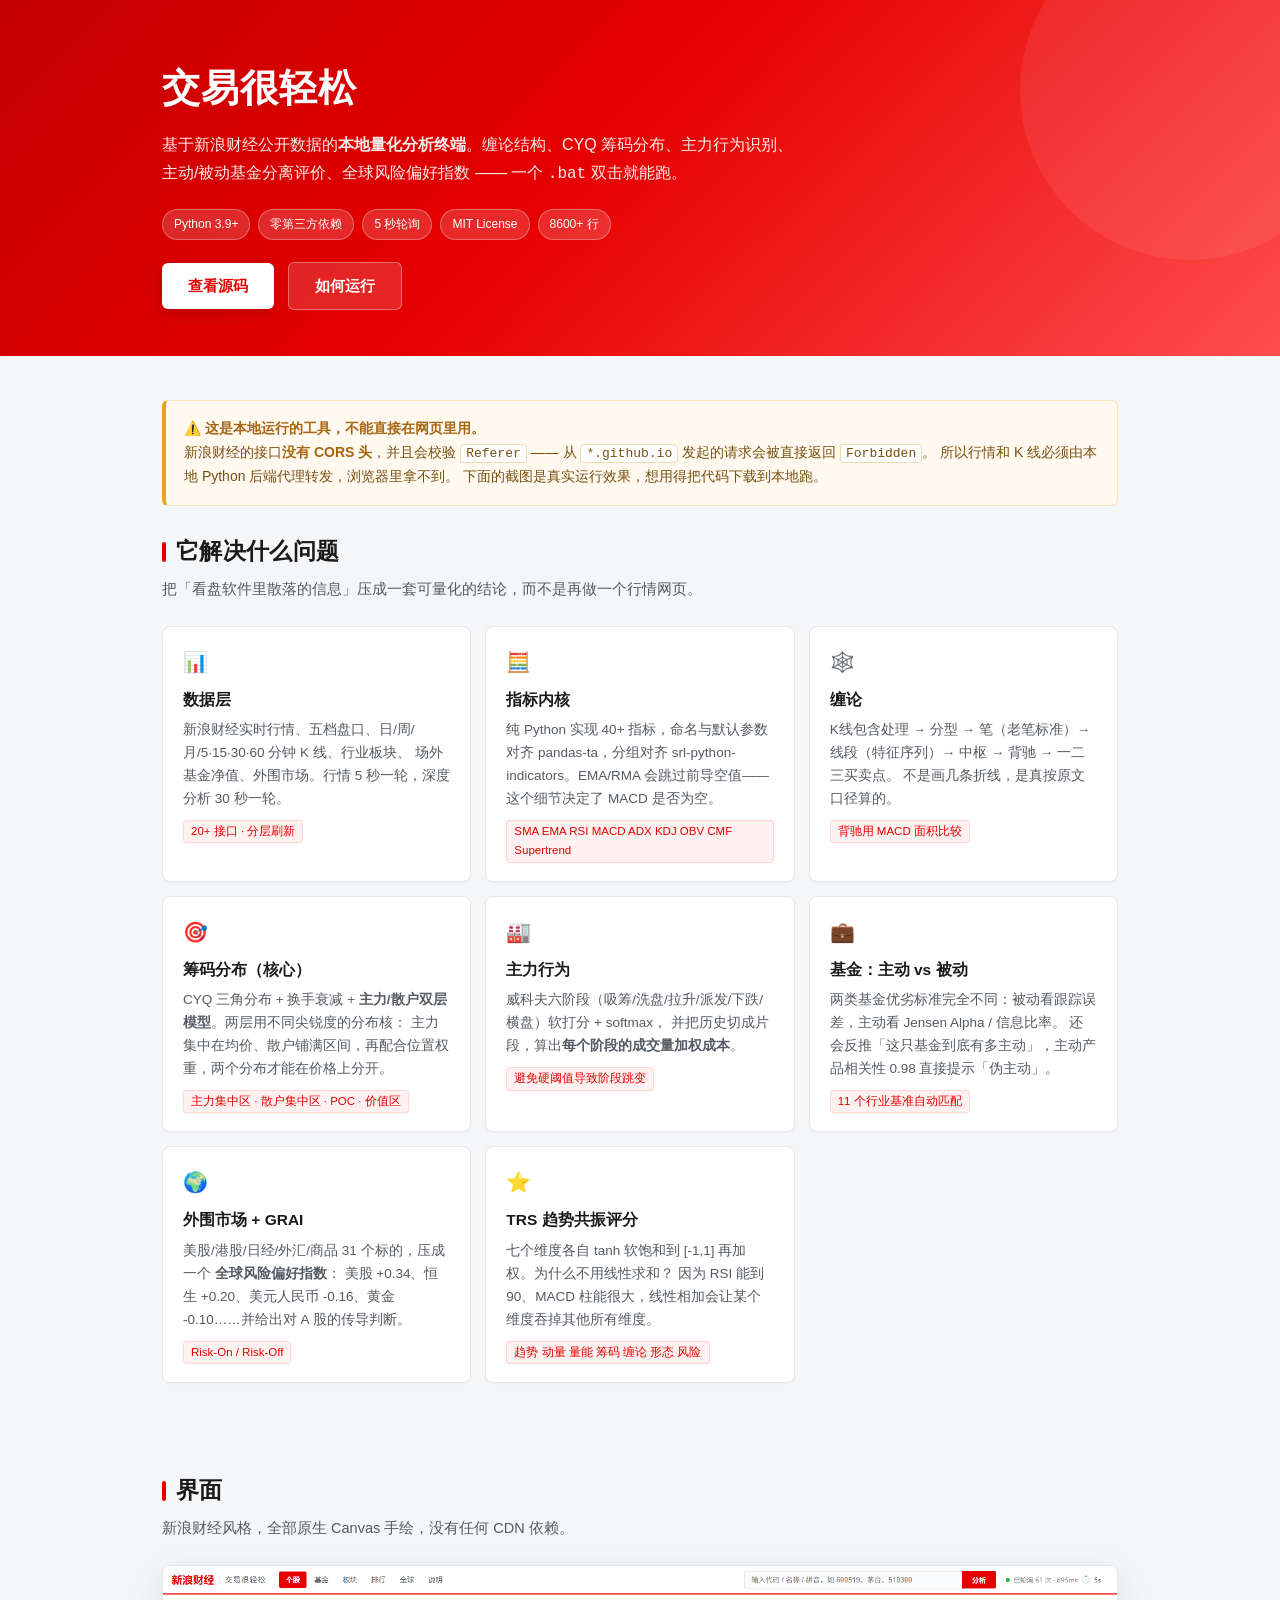
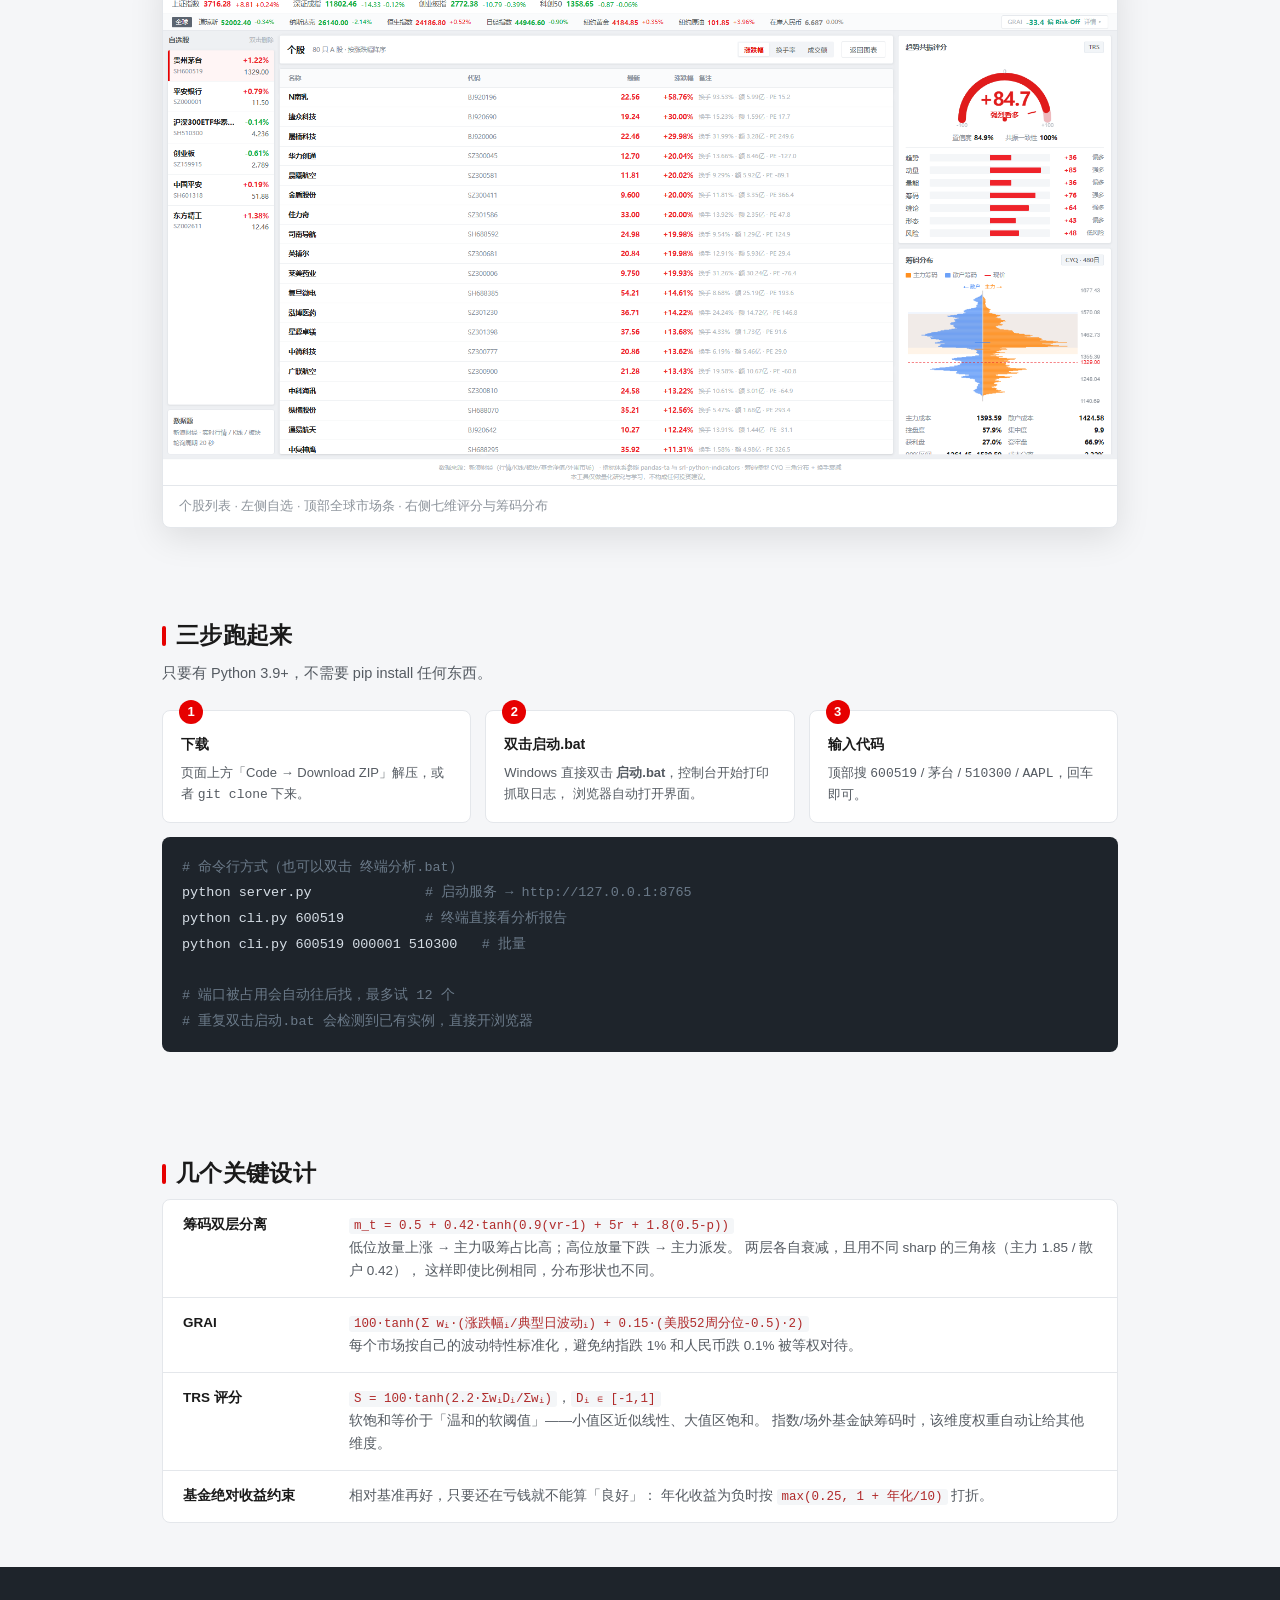
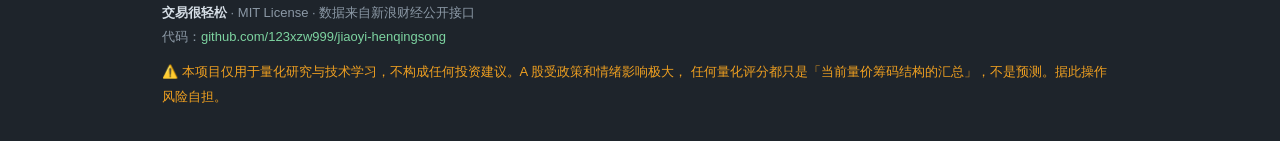
==== docs/index.html @ bde23021 "feat(识股): 转折点判断 + Android APK 打包" ====
<!DOCTYPE html>
<html lang="zh-CN">
<head>
<meta charset="UTF-8">
<meta name="viewport" content="width=device-width, initial-scale=1.0">
<title>交易很轻松 · 新浪财经量化分析终端</title>
<meta name="description" content="基于新浪财经数据的本地量化分析终端：缠论、筹码分布、主力行为识别、主动/被动基金评价、全球风险偏好指数。">
<style>
:root{
  --red:#e60000; --up:#ef232a; --down:#14b143;
  --bg:#f5f6f8; --card:#fff; --line:#e4e7eb;
  --t1:#1a1a1a; --t2:#555b62; --t3:#8d949c;
}
*{box-sizing:border-box;margin:0;padding:0}
body{
  background:var(--bg);color:var(--t1);
  font:15px/1.7 -apple-system,BlinkMacSystemFont,"PingFang SC","Microsoft YaHei",Arial,sans-serif;
  -webkit-font-smoothing:antialiased;
}
a{color:#0b6cbf;text-decoration:none}
a:hover{text-decoration:underline}
.wrap{max-width:1000px;margin:0 auto;padding:0 22px}

/* hero */
.hero{
  background:linear-gradient(135deg,#c40000 0%,#e60000 45%,#ff4d4d 100%);
  color:#fff;padding:56px 0 46px;position:relative;overflow:hidden;
}
.hero:after{
  content:"";position:absolute;right:-80px;top:-80px;width:340px;height:340px;
  border-radius:50%;background:rgba(255,255,255,.07);
}
.hero h1{font-size:38px;font-weight:800;letter-spacing:1px;margin-bottom:10px}
.hero .sub{font-size:16px;opacity:.92;max-width:640px;line-height:1.8}
.badges{display:flex;gap:8px;flex-wrap:wrap;margin-top:20px}
.badge{
  font-size:12px;padding:4px 11px;border-radius:20px;
  background:rgba(255,255,255,.16);border:1px solid rgba(255,255,255,.3);
  backdrop-filter:blur(4px);
}

/* 区块 */
section{padding:44px 0}
h2{font-size:23px;font-weight:800;margin-bottom:6px;letter-spacing:.3px}
h2 .bar{display:inline-block;width:4px;height:20px;background:var(--red);
  border-radius:2px;margin-right:10px;vertical-align:-3px}
.lead{color:var(--t2);margin-bottom:24px;font-size:14.5px}

/* 提示框 */
.notice{
  background:#fff9f0;border:1px solid #ffe0b8;border-left:4px solid #f0a020;
  border-radius:6px;padding:16px 18px;margin-bottom:26px;font-size:14px;color:#7a4f10;
}
.notice b{color:#a86410}
.notice code{background:#fff;padding:1px 5px;border-radius:3px;border:1px solid #f0d9b5;
  font-size:13px;font-family:ui-monospace,Consolas,monospace}

/* 功能网格 */
.grid{display:grid;grid-template-columns:repeat(auto-fill,minmax(290px,1fr));gap:14px}
.card{
  background:var(--card);border:1px solid var(--line);border-radius:8px;padding:18px 20px;
  transition:.18s;box-shadow:0 1px 2px rgba(0,0,0,.03);
}
.card:hover{box-shadow:0 6px 20px rgba(0,0,0,.08);transform:translateY(-2px)}
.card .ic{font-size:20px;margin-bottom:8px;display:block}
.card h3{font-size:15.5px;font-weight:700;margin-bottom:6px}
.card p{font-size:13.5px;color:var(--t2);line-height:1.7}
.card .tagline{
  display:inline-block;margin-top:9px;font-size:11.5px;color:var(--red);
  background:#fff1f0;border:1px solid #ffd6d3;border-radius:3px;padding:1px 7px;
}

/* 截图 */
.shot{
  border:1px solid var(--line);border-radius:8px;overflow:hidden;
  box-shadow:0 10px 34px rgba(0,0,0,.1);background:#fff;
}
.shot img{display:block;width:100%}
.shot .cap{padding:10px 16px;font-size:12.5px;color:var(--t3);border-top:1px solid var(--line)}

/* 代码块 */
pre{
  background:#1e242b;color:#d6dee6;border-radius:8px;padding:18px 20px;
  font:13.5px/1.9 ui-monospace,Consolas,"Courier New",monospace;
  overflow-x:auto;margin:14px 0;
}
pre .c{color:#6b7a89}
pre .g{color:#7dd3a0}
pre .y{color:#f0c674}

/* 步骤 */
.steps{display:grid;grid-template-columns:repeat(auto-fill,minmax(240px,1fr));gap:14px;margin-top:8px}
.step{background:#fff;border:1px solid var(--line);border-radius:8px;padding:16px 18px;position:relative}
.step .n{
  position:absolute;top:-11px;left:16px;width:24px;height:24px;border-radius:50%;
  background:var(--red);color:#fff;font-size:13px;font-weight:700;
  display:flex;align-items:center;justify-content:center;
}
.step h4{font-size:14px;font-weight:700;margin:6px 0 5px}
.step p{font-size:13px;color:var(--t2);line-height:1.65}

/* 算法表 */
.algo{background:#fff;border:1px solid var(--line);border-radius:8px;overflow:hidden}
.algo-row{display:grid;grid-template-columns:150px 1fr;gap:16px;padding:14px 20px;
  border-bottom:1px solid var(--line);font-size:13.5px}
.algo-row:last-child{border-bottom:none}
.algo-row .k{font-weight:700;color:var(--t1)}
.algo-row .v{color:var(--t2);line-height:1.7}
.algo-row code{background:#f4f6f8;padding:1px 5px;border-radius:3px;
  font:12.5px ui-monospace,Consolas,monospace;color:#b02a2a}

/* 页脚 */
footer{
  background:#1e242b;color:#8b98a5;padding:34px 0;font-size:13px;line-height:1.9;
}
footer b{color:#d6dee6}
footer .warn{color:#f0a020;margin-top:10px}
.btn{
  display:inline-block;background:#fff;color:var(--red);font-weight:700;
  padding:11px 26px;border-radius:6px;font-size:14.5px;margin-top:22px;
  box-shadow:0 4px 16px rgba(0,0,0,.16);transition:.18s;
}
.btn:hover{transform:translateY(-1px);box-shadow:0 6px 22px rgba(0,0,0,.22);text-decoration:none}
.btn.ghost{background:rgba(255,255,255,.14);color:#fff;border:1px solid rgba(255,255,255,.35);
  box-shadow:none;margin-left:10px}
</style>
</head>
<body>

<div class="hero">
  <div class="wrap">
    <h1>交易很轻松</h1>
    <p class="sub">
      基于新浪财经公开数据的<b>本地量化分析终端</b>。缠论结构、CYQ 筹码分布、主力行为识别、
      主动/被动基金分离评价、全球风险偏好指数 —— 一个 <code>.bat</code> 双击就能跑。
    </p>
    <div class="badges">
      <span class="badge">Python 3.9+</span>
      <span class="badge">零第三方依赖</span>
      <span class="badge">5 秒轮询</span>
      <span class="badge">MIT License</span>
      <span class="badge">8600+ 行</span>
    </div>
    <a class="btn" href="https://github.com/123xzw999/jiaoyi-henqingsong">查看源码</a>
    <a class="btn ghost" href="#start">如何运行</a>
  </div>
</div>

<div class="wrap">

  <section>
    <div class="notice">
      <b>⚠️ 这是本地运行的工具，不能直接在网页里用。</b><br>
      新浪财经的接口<b>没有 CORS 头</b>，并且会校验 <code>Referer</code> ——
      从 <code>*.github.io</code> 发起的请求会被直接返回 <code>Forbidden</code>。
      所以行情和 K 线必须由本地 Python 后端代理转发，浏览器里拿不到。
      下面的截图是真实运行效果，想用得把代码下载到本地跑。
    </div>

    <h2><span class="bar"></span>它解决什么问题</h2>
    <p class="lead">把「看盘软件里散落的信息」压成一套可量化的结论，而不是再做一个行情网页。</p>

    <div class="grid">
      <div class="card">
        <span class="ic">📊</span>
        <h3>数据层</h3>
        <p>新浪财经实时行情、五档盘口、日/周/月/5·15·30·60 分钟 K 线、行业板块、
           场外基金净值、外围市场。行情 5 秒一轮，深度分析 30 秒一轮。</p>
        <span class="tagline">20+ 接口 · 分层刷新</span>
      </div>
      <div class="card">
        <span class="ic">🧮</span>
        <h3>指标内核</h3>
        <p>纯 Python 实现 40+ 指标，命名与默认参数对齐 pandas-ta，分组对齐
           srl-python-indicators。EMA/RMA 会跳过前导空值——这个细节决定了 MACD 是否为空。</p>
        <span class="tagline">SMA EMA RSI MACD ADX KDJ OBV CMF Supertrend</span>
      </div>
      <div class="card">
        <span class="ic">🕸️</span>
        <h3>缠论</h3>
        <p>K线包含处理 → 分型 → 笔（老笔标准）→ 线段（特征序列）→ 中枢 → 背驰 → 一二三买卖点。
           不是画几条折线，是真按原文口径算的。</p>
        <span class="tagline">背驰用 MACD 面积比较</span>
      </div>
      <div class="card">
        <span class="ic">🎯</span>
        <h3>筹码分布（核心）</h3>
        <p>CYQ 三角分布 + 换手衰减 + <b>主力/散户双层模型</b>。两层用不同尖锐度的分布核：
           主力集中在均价、散户铺满区间，再配合位置权重，两个分布才能在价格上分开。</p>
        <span class="tagline">主力集中区 · 散户集中区 · POC · 价值区</span>
      </div>
      <div class="card">
        <span class="ic">🏭</span>
        <h3>主力行为</h3>
        <p>威科夫六阶段（吸筹/洗盘/拉升/派发/下跌/横盘）软打分 + softmax，
           并把历史切成片段，算出<b>每个阶段的成交量加权成本</b>。</p>
        <span class="tagline">避免硬阈值导致阶段跳变</span>
      </div>
      <div class="card">
        <span class="ic">💼</span>
        <h3>基金：主动 vs 被动</h3>
        <p>两类基金优劣标准完全不同：被动看跟踪误差，主动看 Jensen Alpha / 信息比率。
           还会反推「这只基金到底有多主动」，主动产品相关性 0.98 直接提示「伪主动」。</p>
        <span class="tagline">11 个行业基准自动匹配</span>
      </div>
      <div class="card">
        <span class="ic">🌍</span>
        <h3>外围市场 + GRAI</h3>
        <p>美股/港股/日经/外汇/商品 31 个标的，压成一个 <b>全球风险偏好指数</b>：
           美股 +0.34、恒生 +0.20、美元人民币 -0.16、黄金 -0.10……并给出对 A 股的传导判断。</p>
        <span class="tagline">Risk-On / Risk-Off</span>
      </div>
      <div class="card">
        <span class="ic">⭐</span>
        <h3>TRS 趋势共振评分</h3>
        <p>七个维度各自 tanh 软饱和到 [-1,1] 再加权。为什么不用线性求和？
           因为 RSI 能到 90、MACD 柱能很大，线性相加会让某个维度吞掉其他所有维度。</p>
        <span class="tagline">趋势 动量 量能 筹码 缠论 形态 风险</span>
      </div>
    </div>
  </section>

  <section>
    <h2><span class="bar"></span>界面</h2>
    <p class="lead">新浪财经风格，全部原生 Canvas 手绘，没有任何 CDN 依赖。</p>
    <div class="shot">
      <img src="shot.png" alt="交易很轻松 界面截图">
      <div class="cap">个股列表 · 左侧自选 · 顶部全球市场条 · 右侧七维评分与筹码分布</div>
    </div>
  </section>

  <section id="start">
    <h2><span class="bar"></span>三步跑起来</h2>
    <p class="lead">只要有 Python 3.9+，不需要 pip install 任何东西。</p>

    <div class="steps">
      <div class="step">
        <div class="n">1</div>
        <h4>下载</h4>
        <p>页面上方「Code → Download ZIP」解压，或者
           <code>git clone</code> 下来。</p>
      </div>
      <div class="step">
        <div class="n">2</div>
        <h4>双击启动.bat</h4>
        <p>Windows 直接双击 <b>启动.bat</b>，控制台开始打印抓取日志，
           浏览器自动打开界面。</p>
      </div>
      <div class="step">
        <div class="n">3</div>
        <h4>输入代码</h4>
        <p>顶部搜 <code>600519</code> / <code>茅台</code> / <code>510300</code> /
           <code>AAPL</code>，回车即可。</p>
      </div>
    </div>

    <pre><span class="c"># 命令行方式（也可以双击 终端分析.bat）</span>
python server.py              <span class="c"># 启动服务 → http://127.0.0.1:8765</span>
python cli.py 600519          <span class="c"># 终端直接看分析报告</span>
python cli.py 600519 000001 510300   <span class="c"># 批量</span>

<span class="c"># 端口被占用会自动往后找，最多试 12 个</span>
<span class="c"># 重复双击启动.bat 会检测到已有实例，直接开浏览器</span></pre>
  </section>

  <section>
    <h2><span class="bar"></span>几个关键设计</h2>
    <div class="algo">
      <div class="algo-row">
        <div class="k">筹码双层分离</div>
        <div class="v">
          <code>m_t = 0.5 + 0.42·tanh(0.9(vr-1) + 5r + 1.8(0.5-p))</code><br>
          低位放量上涨 → 主力吸筹占比高；高位放量下跌 → 主力派发。
          两层各自衰减，且用不同 sharp 的三角核（主力 1.85 / 散户 0.42），
          这样即使比例相同，分布形状也不同。
        </div>
      </div>
      <div class="algo-row">
        <div class="k">GRAI</div>
        <div class="v">
          <code>100·tanh(Σ wᵢ·(涨跌幅ᵢ/典型日波动ᵢ) + 0.15·(美股52周分位-0.5)·2)</code><br>
          每个市场按自己的波动特性标准化，避免纳指跌 1% 和人民币跌 0.1% 被等权对待。
        </div>
      </div>
      <div class="algo-row">
        <div class="k">TRS 评分</div>
        <div class="v">
          <code>S = 100·tanh(2.2·ΣwᵢDᵢ/Σwᵢ)</code>，<code>Dᵢ ∈ [-1,1]</code><br>
          软饱和等价于「温和的软阈值」——小值区近似线性、大值区饱和。
          指数/场外基金缺筹码时，该维度权重自动让给其他维度。
        </div>
      </div>
      <div class="algo-row">
        <div class="k">基金绝对收益约束</div>
        <div class="v">
          相对基准再好，只要还在亏钱就不能算「良好」：
          年化收益为负时按 <code>max(0.25, 1 + 年化/10)</code> 打折。
        </div>
      </div>
    </div>
  </section>

</div>

<footer>
  <div class="wrap">
    <b>交易很轻松</b> · MIT License · 数据来自新浪财经公开接口<br>
    代码：<a href="https://github.com/123xzw999/jiaoyi-henqingsong" style="color:#7dd3a0">github.com/123xzw999/jiaoyi-henqingsong</a>
    <div class="warn">
      ⚠️ 本项目仅用于量化研究与技术学习，不构成任何投资建议。A 股受政策和情绪影响极大，
      任何量化评分都只是「当前量价筹码结构的汇总」，不是预测。据此操作风险自担。
    </div>
  </div>
</footer>

</body>
</html>
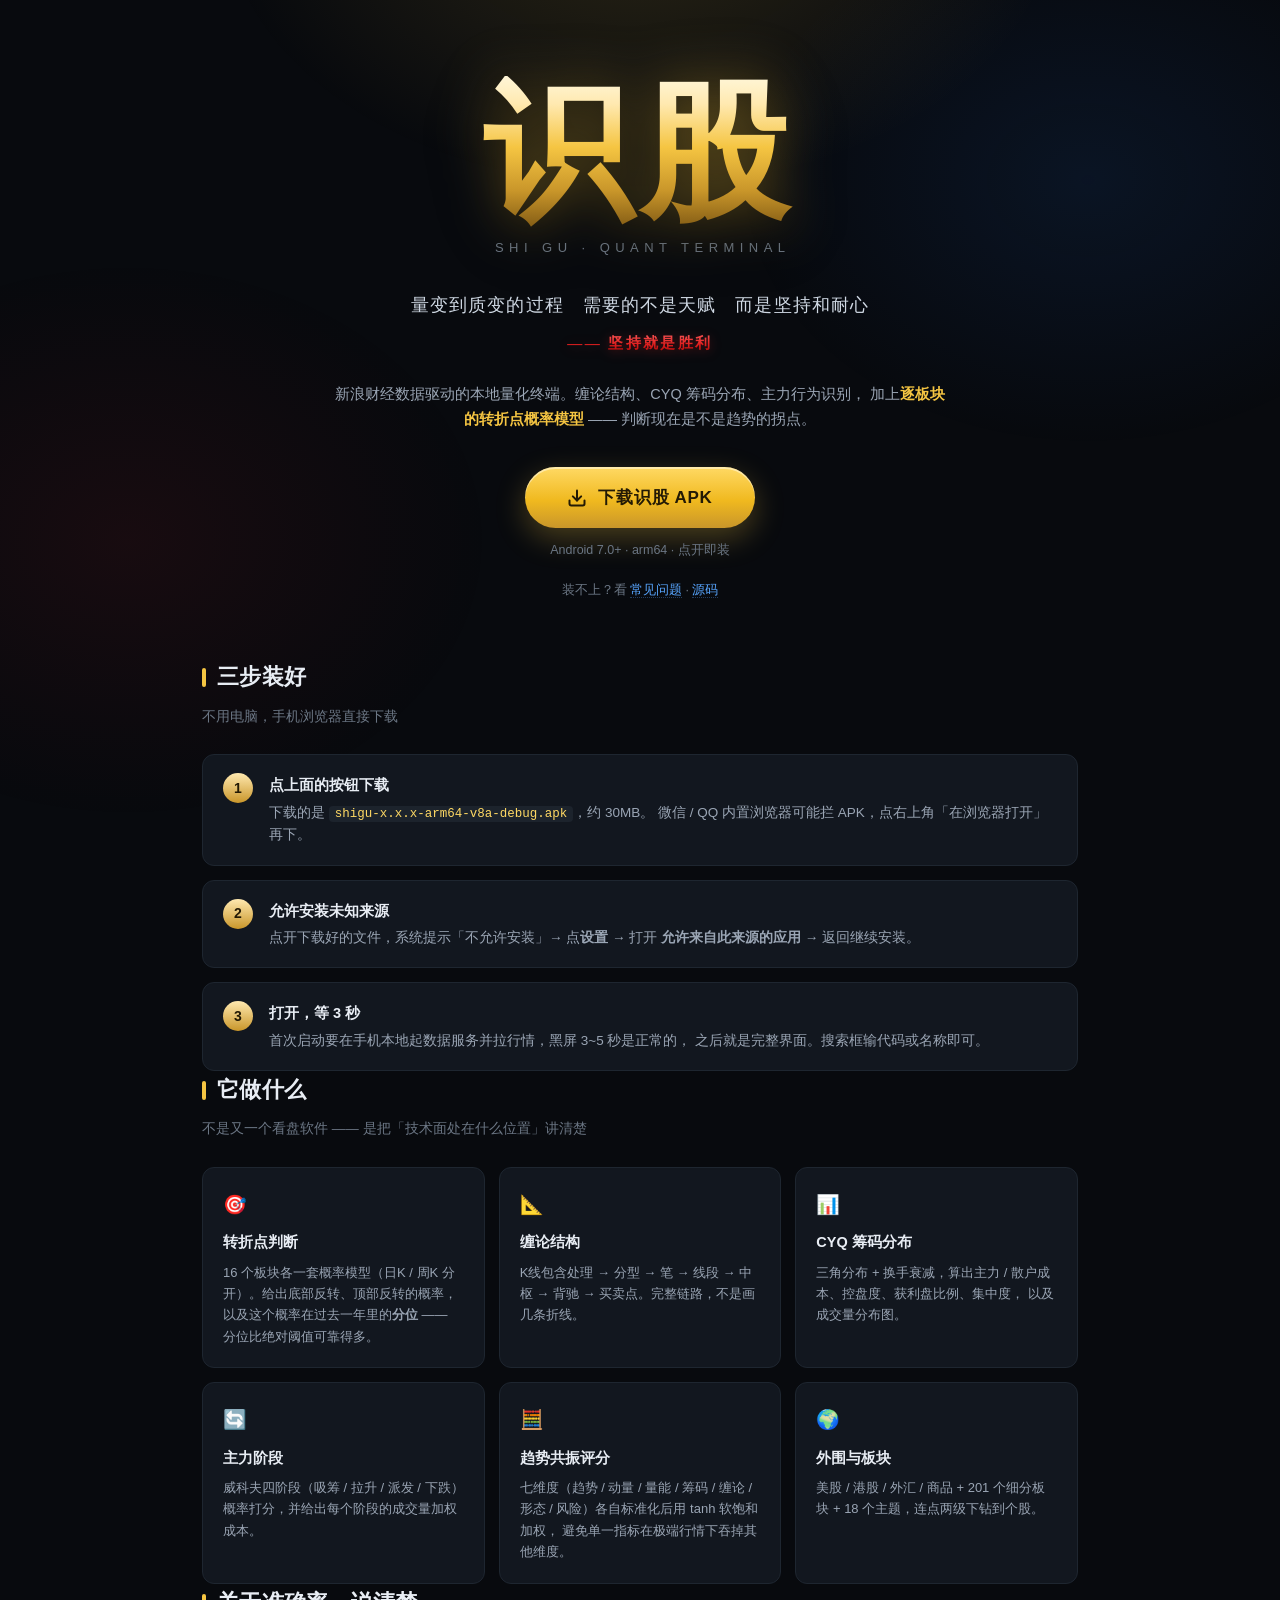
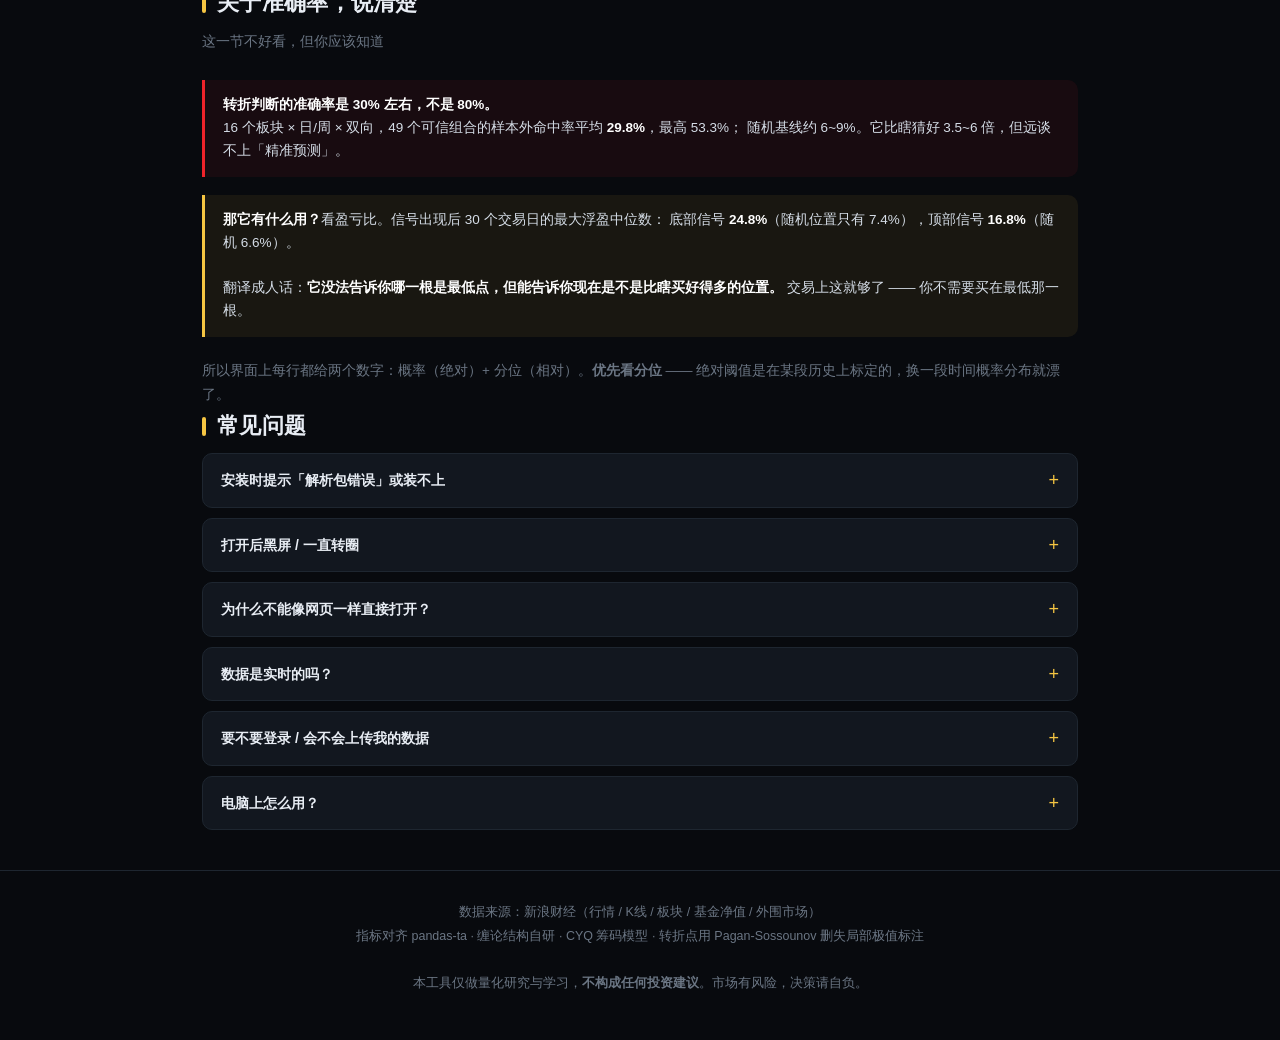
==== commit 3edc2a52: "feat: 识股落地页（金色艺术字）+ 自动读取最新 APK 直链" ====
--- a/docs/index.html
+++ b/docs/index.html
@@ -1,317 +1,354 @@
-<!DOCTYPE html>
-<html lang="zh-CN">
-<head>
-<meta charset="UTF-8">
-<meta name="viewport" content="width=device-width, initial-scale=1.0">
-<title>交易很轻松 · 新浪财经量化分析终端</title>
-<meta name="description" content="基于新浪财经数据的本地量化分析终端：缠论、筹码分布、主力行为识别、主动/被动基金评价、全球风险偏好指数。">
-<style>
-:root{
-  --red:#e60000; --up:#ef232a; --down:#14b143;
-  --bg:#f5f6f8; --card:#fff; --line:#e4e7eb;
-  --t1:#1a1a1a; --t2:#555b62; --t3:#8d949c;
-}
-*{box-sizing:border-box;margin:0;padding:0}
-body{
-  background:var(--bg);color:var(--t1);
-  font:15px/1.7 -apple-system,BlinkMacSystemFont,"PingFang SC","Microsoft YaHei",Arial,sans-serif;
-  -webkit-font-smoothing:antialiased;
-}
-a{color:#0b6cbf;text-decoration:none}
-a:hover{text-decoration:underline}
-.wrap{max-width:1000px;margin:0 auto;padding:0 22px}
-
-/* hero */
-.hero{
-  background:linear-gradient(135deg,#c40000 0%,#e60000 45%,#ff4d4d 100%);
-  color:#fff;padding:56px 0 46px;position:relative;overflow:hidden;
-}
-.hero:after{
-  content:"";position:absolute;right:-80px;top:-80px;width:340px;height:340px;
-  border-radius:50%;background:rgba(255,255,255,.07);
-}
-.hero h1{font-size:38px;font-weight:800;letter-spacing:1px;margin-bottom:10px}
-.hero .sub{font-size:16px;opacity:.92;max-width:640px;line-height:1.8}
-.badges{display:flex;gap:8px;flex-wrap:wrap;margin-top:20px}
-.badge{
-  font-size:12px;padding:4px 11px;border-radius:20px;
-  background:rgba(255,255,255,.16);border:1px solid rgba(255,255,255,.3);
-  backdrop-filter:blur(4px);
-}
-
-/* 区块 */
-section{padding:44px 0}
-h2{font-size:23px;font-weight:800;margin-bottom:6px;letter-spacing:.3px}
-h2 .bar{display:inline-block;width:4px;height:20px;background:var(--red);
-  border-radius:2px;margin-right:10px;vertical-align:-3px}
-.lead{color:var(--t2);margin-bottom:24px;font-size:14.5px}
-
-/* 提示框 */
-.notice{
-  background:#fff9f0;border:1px solid #ffe0b8;border-left:4px solid #f0a020;
-  border-radius:6px;padding:16px 18px;margin-bottom:26px;font-size:14px;color:#7a4f10;
-}
-.notice b{color:#a86410}
-.notice code{background:#fff;padding:1px 5px;border-radius:3px;border:1px solid #f0d9b5;
-  font-size:13px;font-family:ui-monospace,Consolas,monospace}
-
-/* 功能网格 */
-.grid{display:grid;grid-template-columns:repeat(auto-fill,minmax(290px,1fr));gap:14px}
-.card{
-  background:var(--card);border:1px solid var(--line);border-radius:8px;padding:18px 20px;
-  transition:.18s;box-shadow:0 1px 2px rgba(0,0,0,.03);
-}
-.card:hover{box-shadow:0 6px 20px rgba(0,0,0,.08);transform:translateY(-2px)}
-.card .ic{font-size:20px;margin-bottom:8px;display:block}
-.card h3{font-size:15.5px;font-weight:700;margin-bottom:6px}
-.card p{font-size:13.5px;color:var(--t2);line-height:1.7}
-.card .tagline{
-  display:inline-block;margin-top:9px;font-size:11.5px;color:var(--red);
-  background:#fff1f0;border:1px solid #ffd6d3;border-radius:3px;padding:1px 7px;
-}
-
-/* 截图 */
-.shot{
-  border:1px solid var(--line);border-radius:8px;overflow:hidden;
-  box-shadow:0 10px 34px rgba(0,0,0,.1);background:#fff;
-}
-.shot img{display:block;width:100%}
-.shot .cap{padding:10px 16px;font-size:12.5px;color:var(--t3);border-top:1px solid var(--line)}
-
-/* 代码块 */
-pre{
-  background:#1e242b;color:#d6dee6;border-radius:8px;padding:18px 20px;
-  font:13.5px/1.9 ui-monospace,Consolas,"Courier New",monospace;
-  overflow-x:auto;margin:14px 0;
-}
-pre .c{color:#6b7a89}
-pre .g{color:#7dd3a0}
-pre .y{color:#f0c674}
-
-/* 步骤 */
-.steps{display:grid;grid-template-columns:repeat(auto-fill,minmax(240px,1fr));gap:14px;margin-top:8px}
-.step{background:#fff;border:1px solid var(--line);border-radius:8px;padding:16px 18px;position:relative}
-.step .n{
-  position:absolute;top:-11px;left:16px;width:24px;height:24px;border-radius:50%;
-  background:var(--red);color:#fff;font-size:13px;font-weight:700;
-  display:flex;align-items:center;justify-content:center;
-}
-.step h4{font-size:14px;font-weight:700;margin:6px 0 5px}
-.step p{font-size:13px;color:var(--t2);line-height:1.65}
-
-/* 算法表 */
-.algo{background:#fff;border:1px solid var(--line);border-radius:8px;overflow:hidden}
-.algo-row{display:grid;grid-template-columns:150px 1fr;gap:16px;padding:14px 20px;
-  border-bottom:1px solid var(--line);font-size:13.5px}
-.algo-row:last-child{border-bottom:none}
-.algo-row .k{font-weight:700;color:var(--t1)}
-.algo-row .v{color:var(--t2);line-height:1.7}
-.algo-row code{background:#f4f6f8;padding:1px 5px;border-radius:3px;
-  font:12.5px ui-monospace,Consolas,monospace;color:#b02a2a}
-
-/* 页脚 */
-footer{
-  background:#1e242b;color:#8b98a5;padding:34px 0;font-size:13px;line-height:1.9;
-}
-footer b{color:#d6dee6}
-footer .warn{color:#f0a020;margin-top:10px}
-.btn{
-  display:inline-block;background:#fff;color:var(--red);font-weight:700;
-  padding:11px 26px;border-radius:6px;font-size:14.5px;margin-top:22px;
-  box-shadow:0 4px 16px rgba(0,0,0,.16);transition:.18s;
-}
-.btn:hover{transform:translateY(-1px);box-shadow:0 6px 22px rgba(0,0,0,.22);text-decoration:none}
-.btn.ghost{background:rgba(255,255,255,.14);color:#fff;border:1px solid rgba(255,255,255,.35);
-  box-shadow:none;margin-left:10px}
-</style>
-</head>
-<body>
-
-<div class="hero">
-  <div class="wrap">
-    <h1>交易很轻松</h1>
-    <p class="sub">
-      基于新浪财经公开数据的<b>本地量化分析终端</b>。缠论结构、CYQ 筹码分布、主力行为识别、
-      主动/被动基金分离评价、全球风险偏好指数 —— 一个 <code>.bat</code> 双击就能跑。
-    </p>
-    <div class="badges">
-      <span class="badge">Python 3.9+</span>
-      <span class="badge">零第三方依赖</span>
-      <span class="badge">5 秒轮询</span>
-      <span class="badge">MIT License</span>
-      <span class="badge">8600+ 行</span>
-    </div>
-    <a class="btn" href="https://github.com/123xzw999/jiaoyi-henqingsong">查看源码</a>
-    <a class="btn ghost" href="#start">如何运行</a>
-  </div>
-</div>
-
-<div class="wrap">
-
-  <section>
-    <div class="notice">
-      <b>⚠️ 这是本地运行的工具，不能直接在网页里用。</b><br>
-      新浪财经的接口<b>没有 CORS 头</b>，并且会校验 <code>Referer</code> ——
-      从 <code>*.github.io</code> 发起的请求会被直接返回 <code>Forbidden</code>。
-      所以行情和 K 线必须由本地 Python 后端代理转发，浏览器里拿不到。
-      下面的截图是真实运行效果，想用得把代码下载到本地跑。
-    </div>
-
-    <h2><span class="bar"></span>它解决什么问题</h2>
-    <p class="lead">把「看盘软件里散落的信息」压成一套可量化的结论，而不是再做一个行情网页。</p>
-
-    <div class="grid">
-      <div class="card">
-        <span class="ic">📊</span>
-        <h3>数据层</h3>
-        <p>新浪财经实时行情、五档盘口、日/周/月/5·15·30·60 分钟 K 线、行业板块、
-           场外基金净值、外围市场。行情 5 秒一轮，深度分析 30 秒一轮。</p>
-        <span class="tagline">20+ 接口 · 分层刷新</span>
-      </div>
-      <div class="card">
-        <span class="ic">🧮</span>
-        <h3>指标内核</h3>
-        <p>纯 Python 实现 40+ 指标，命名与默认参数对齐 pandas-ta，分组对齐
-           srl-python-indicators。EMA/RMA 会跳过前导空值——这个细节决定了 MACD 是否为空。</p>
-        <span class="tagline">SMA EMA RSI MACD ADX KDJ OBV CMF Supertrend</span>
-      </div>
-      <div class="card">
-        <span class="ic">🕸️</span>
-        <h3>缠论</h3>
-        <p>K线包含处理 → 分型 → 笔（老笔标准）→ 线段（特征序列）→ 中枢 → 背驰 → 一二三买卖点。
-           不是画几条折线，是真按原文口径算的。</p>
-        <span class="tagline">背驰用 MACD 面积比较</span>
-      </div>
-      <div class="card">
-        <span class="ic">🎯</span>
-        <h3>筹码分布（核心）</h3>
-        <p>CYQ 三角分布 + 换手衰减 + <b>主力/散户双层模型</b>。两层用不同尖锐度的分布核：
-           主力集中在均价、散户铺满区间，再配合位置权重，两个分布才能在价格上分开。</p>
-        <span class="tagline">主力集中区 · 散户集中区 · POC · 价值区</span>
-      </div>
-      <div class="card">
-        <span class="ic">🏭</span>
-        <h3>主力行为</h3>
-        <p>威科夫六阶段（吸筹/洗盘/拉升/派发/下跌/横盘）软打分 + softmax，
-           并把历史切成片段，算出<b>每个阶段的成交量加权成本</b>。</p>
-        <span class="tagline">避免硬阈值导致阶段跳变</span>
-      </div>
-      <div class="card">
-        <span class="ic">💼</span>
-        <h3>基金：主动 vs 被动</h3>
-        <p>两类基金优劣标准完全不同：被动看跟踪误差，主动看 Jensen Alpha / 信息比率。
-           还会反推「这只基金到底有多主动」，主动产品相关性 0.98 直接提示「伪主动」。</p>
-        <span class="tagline">11 个行业基准自动匹配</span>
-      </div>
-      <div class="card">
-        <span class="ic">🌍</span>
-        <h3>外围市场 + GRAI</h3>
-        <p>美股/港股/日经/外汇/商品 31 个标的，压成一个 <b>全球风险偏好指数</b>：
-           美股 +0.34、恒生 +0.20、美元人民币 -0.16、黄金 -0.10……并给出对 A 股的传导判断。</p>
-        <span class="tagline">Risk-On / Risk-Off</span>
-      </div>
-      <div class="card">
-        <span class="ic">⭐</span>
-        <h3>TRS 趋势共振评分</h3>
-        <p>七个维度各自 tanh 软饱和到 [-1,1] 再加权。为什么不用线性求和？
-           因为 RSI 能到 90、MACD 柱能很大，线性相加会让某个维度吞掉其他所有维度。</p>
-        <span class="tagline">趋势 动量 量能 筹码 缠论 形态 风险</span>
-      </div>
-    </div>
-  </section>
-
-  <section>
-    <h2><span class="bar"></span>界面</h2>
-    <p class="lead">新浪财经风格，全部原生 Canvas 手绘，没有任何 CDN 依赖。</p>
-    <div class="shot">
-      <img src="shot.png" alt="交易很轻松 界面截图">
-      <div class="cap">个股列表 · 左侧自选 · 顶部全球市场条 · 右侧七维评分与筹码分布</div>
-    </div>
-  </section>
-
-  <section id="start">
-    <h2><span class="bar"></span>三步跑起来</h2>
-    <p class="lead">只要有 Python 3.9+，不需要 pip install 任何东西。</p>
-
-    <div class="steps">
-      <div class="step">
-        <div class="n">1</div>
-        <h4>下载</h4>
-        <p>页面上方「Code → Download ZIP」解压，或者
-           <code>git clone</code> 下来。</p>
-      </div>
-      <div class="step">
-        <div class="n">2</div>
-        <h4>双击启动.bat</h4>
-        <p>Windows 直接双击 <b>启动.bat</b>，控制台开始打印抓取日志，
-           浏览器自动打开界面。</p>
-      </div>
-      <div class="step">
-        <div class="n">3</div>
-        <h4>输入代码</h4>
-        <p>顶部搜 <code>600519</code> / <code>茅台</code> / <code>510300</code> /
-           <code>AAPL</code>，回车即可。</p>
-      </div>
-    </div>
-
-    <pre><span class="c"># 命令行方式（也可以双击 终端分析.bat）</span>
-python server.py              <span class="c"># 启动服务 → http://127.0.0.1:8765</span>
-python cli.py 600519          <span class="c"># 终端直接看分析报告</span>
-python cli.py 600519 000001 510300   <span class="c"># 批量</span>
-
-<span class="c"># 端口被占用会自动往后找，最多试 12 个</span>
-<span class="c"># 重复双击启动.bat 会检测到已有实例，直接开浏览器</span></pre>
-  </section>
-
-  <section>
-    <h2><span class="bar"></span>几个关键设计</h2>
-    <div class="algo">
-      <div class="algo-row">
-        <div class="k">筹码双层分离</div>
-        <div class="v">
-          <code>m_t = 0.5 + 0.42·tanh(0.9(vr-1) + 5r + 1.8(0.5-p))</code><br>
-          低位放量上涨 → 主力吸筹占比高；高位放量下跌 → 主力派发。
-          两层各自衰减，且用不同 sharp 的三角核（主力 1.85 / 散户 0.42），
-          这样即使比例相同，分布形状也不同。
-        </div>
-      </div>
-      <div class="algo-row">
-        <div class="k">GRAI</div>
-        <div class="v">
-          <code>100·tanh(Σ wᵢ·(涨跌幅ᵢ/典型日波动ᵢ) + 0.15·(美股52周分位-0.5)·2)</code><br>
-          每个市场按自己的波动特性标准化，避免纳指跌 1% 和人民币跌 0.1% 被等权对待。
-        </div>
-      </div>
-      <div class="algo-row">
-        <div class="k">TRS 评分</div>
-        <div class="v">
-          <code>S = 100·tanh(2.2·ΣwᵢDᵢ/Σwᵢ)</code>，<code>Dᵢ ∈ [-1,1]</code><br>
-          软饱和等价于「温和的软阈值」——小值区近似线性、大值区饱和。
-          指数/场外基金缺筹码时，该维度权重自动让给其他维度。
-        </div>
-      </div>
-      <div class="algo-row">
-        <div class="k">基金绝对收益约束</div>
-        <div class="v">
-          相对基准再好，只要还在亏钱就不能算「良好」：
-          年化收益为负时按 <code>max(0.25, 1 + 年化/10)</code> 打折。
-        </div>
-      </div>
-    </div>
-  </section>
-
-</div>
-
-<footer>
-  <div class="wrap">
-    <b>交易很轻松</b> · MIT License · 数据来自新浪财经公开接口<br>
-    代码：<a href="https://github.com/123xzw999/jiaoyi-henqingsong" style="color:#7dd3a0">github.com/123xzw999/jiaoyi-henqingsong</a>
-    <div class="warn">
-      ⚠️ 本项目仅用于量化研究与技术学习，不构成任何投资建议。A 股受政策和情绪影响极大，
-      任何量化评分都只是「当前量价筹码结构的汇总」，不是预测。据此操作风险自担。
-    </div>
-  </div>
-</footer>
-
-</body>
-</html>
+<!DOCTYPE html>
+<html lang="zh-CN">
+<head>
+<meta charset="UTF-8">
+<meta name="viewport" content="width=device-width, initial-scale=1.0">
+<title>识股 · Android 量化分析终端</title>
+<meta name="description" content="识股 —— 新浪财经数据驱动的量化分析终端。缠论、筹码分布、主力行为识别、逐板块转折点判断。安卓 APK 直接下载安装。">
+<meta name="theme-color" content="#080a0e">
+<style>
+:root{
+  --bg:#080a0e; --bg2:#0d1117; --card:#12171f; --line:#1e2630;
+  --gold:#f5c542; --gold2:#c9962a; --gold-l:#ffe9b0;
+  --t1:#e8edf4; --t2:#9aa5b4; --t3:#6b7684;
+  --up:#ef232a; --down:#14b143;
+}
+*{box-sizing:border-box;margin:0;padding:0}
+html{scroll-behavior:smooth}
+body{
+  background:var(--bg); color:var(--t1);
+  font:15px/1.75 -apple-system,BlinkMacSystemFont,"PingFang SC","Microsoft YaHei",Arial,sans-serif;
+  -webkit-font-smoothing:antialiased; overflow-x:hidden;
+}
+a{color:inherit;text-decoration:none}
+.wrap{max-width:920px;margin:0 auto;padding:0 22px}
+
+body::before{
+  content:""; position:fixed; inset:0; pointer-events:none; z-index:0;
+  background:
+    radial-gradient(600px 400px at 50% -10%, rgba(245,197,66,.14), transparent 70%),
+    radial-gradient(500px 380px at 85% 20%, rgba(31,111,235,.10), transparent 70%),
+    radial-gradient(520px 400px at 10% 60%, rgba(239,35,42,.07), transparent 70%);
+}
+main,header,footer{position:relative;z-index:1}
+
+/* ---------- Hero ---------- */
+.hero{padding:76px 0 56px;text-align:center}
+.logo{
+  font-family:"STXingkai","华文行楷","STKaiti","KaiTi","楷体",serif;
+  font-size:clamp(76px,20vw,148px); font-weight:700; line-height:1.05;
+  letter-spacing:.06em; display:inline-block;
+  background:linear-gradient(180deg,#fff6d8 0%,var(--gold-l) 18%,var(--gold) 46%,var(--gold2) 74%,#7d5713 100%);
+  -webkit-background-clip:text; background-clip:text; color:transparent;
+  filter:drop-shadow(0 0 26px rgba(245,197,66,.42)) drop-shadow(0 8px 18px rgba(0,0,0,.7));
+  animation:glow 4.5s ease-in-out infinite;
+}
+@keyframes glow{
+  0%,100%{filter:drop-shadow(0 0 22px rgba(245,197,66,.36)) drop-shadow(0 8px 18px rgba(0,0,0,.7))}
+  50%{filter:drop-shadow(0 0 38px rgba(245,197,66,.62)) drop-shadow(0 8px 18px rgba(0,0,0,.7))}
+}
+.tagline{
+  margin-top:6px; font-size:13px; letter-spacing:.42em; color:var(--t3);
+  padding-left:.42em;
+}
+.slogan{
+  margin-top:30px; font-size:clamp(12.5px,3.4vw,18px); color:#cfd8e3;
+  font-family:"STKaiti","KaiTi","楷体",serif; letter-spacing:.06em;
+  white-space:nowrap;
+}
+.slogan2{
+  margin-top:8px; font-size:clamp(11.5px,3vw,15px); font-weight:700;
+  font-family:"STKaiti","KaiTi","楷体",serif; letter-spacing:.16em;
+  background:linear-gradient(180deg,#ff6b6b 0%,#e01f1f 55%,#8f0000 100%);
+  -webkit-background-clip:text; background-clip:text; color:transparent;
+  filter:drop-shadow(0 2px 6px rgba(224,31,31,.35));
+}
+.lead{margin-top:26px;color:var(--t2);font-size:14.5px;max-width:620px;margin-left:auto;margin-right:auto}
+
+.dlbox{margin-top:34px;display:flex;flex-direction:column;align-items:center;gap:12px}
+.dl{
+  display:inline-flex;align-items:center;gap:11px;
+  padding:16px 42px;border-radius:44px;
+  background:linear-gradient(180deg,#ffd964,#f0b91f 55%,#c9962a);
+  color:#231a05;font-size:17px;font-weight:800;letter-spacing:.04em;
+  box-shadow:0 10px 30px rgba(245,197,66,.28),0 2px 0 rgba(255,255,255,.45) inset;
+  transition:transform .18s ease,box-shadow .18s ease;
+}
+.dl:hover{transform:translateY(-2px);box-shadow:0 14px 38px rgba(245,197,66,.42)}
+.dl:active{transform:translateY(0)}
+.dl svg{width:20px;height:20px}
+.dlmeta{font-size:12.5px;color:var(--t3)}
+.dlmeta b{color:var(--gold);font-weight:600}
+.alt{margin-top:6px;font-size:12.5px;color:var(--t3)}
+.alt a{color:#58a6ff;border-bottom:1px dotted #58a6ff55}
+
+section{padding:52px 0}
+h2{font-size:22px;font-weight:800;margin-bottom:8px;letter-spacing:.3px}
+h2::before{content:"";display:inline-block;width:4px;height:19px;background:var(--gold);
+  border-radius:2px;margin-right:11px;vertical-align:-3px}
+.sub{color:var(--t3);font-size:13.5px;margin-bottom:26px}
+
+.steps{display:grid;gap:14px}
+.step{
+  display:flex;gap:16px;align-items:flex-start;
+  background:var(--card);border:1px solid var(--line);border-radius:12px;padding:18px 20px;
+}
+.step .n{
+  flex:0 0 30px;height:30px;border-radius:50%;
+  background:linear-gradient(180deg,#ffe9b0,#c9962a);color:#231a05;
+  font-weight:800;font-size:14px;display:flex;align-items:center;justify-content:center;
+}
+.step h3{font-size:14.5px;font-weight:700;margin-bottom:3px}
+.step p{font-size:13.5px;color:var(--t2);line-height:1.65}
+.step code{
+  background:#1c232c;color:#ffd964;padding:1px 6px;border-radius:4px;
+  font-family:Consolas,Monaco,monospace;font-size:12.5px;
+}
+
+.grid{display:grid;grid-template-columns:repeat(auto-fit,minmax(220px,1fr));gap:14px}
+.card{
+  background:var(--card);border:1px solid var(--line);border-radius:12px;padding:20px;
+  transition:border-color .2s ease,transform .2s ease;
+}
+.card:hover{border-color:#2b3542;transform:translateY(-2px)}
+.card .ico{font-size:19px;margin-bottom:9px;display:block}
+.card h3{font-size:14.5px;font-weight:700;margin-bottom:6px}
+.card p{font-size:13px;color:var(--t2);line-height:1.65}
+
+.faq{display:grid;gap:10px}
+details{
+  background:var(--card);border:1px solid var(--line);border-radius:10px;padding:14px 18px;
+}
+summary{cursor:pointer;font-size:14px;font-weight:600;list-style:none;display:flex;
+  justify-content:space-between;align-items:center;gap:12px}
+summary::-webkit-details-marker{display:none}
+summary::after{content:"+";color:var(--gold);font-size:18px;font-weight:400;line-height:1}
+details[open] summary::after{content:"−"}
+details p{margin-top:10px;font-size:13.5px;color:var(--t2);line-height:1.7}
+details code{background:#1c232c;color:#ffd964;padding:1px 6px;border-radius:4px;
+  font-family:Consolas,Monaco,monospace;font-size:12.5px}
+
+.note{
+  border-left:3px solid var(--gold);background:rgba(245,197,66,.07);
+  padding:14px 18px;border-radius:0 10px 10px 0;margin:18px 0;
+  font-size:13.5px;color:#d5dde7;line-height:1.7;
+}
+.warn{
+  border-left:3px solid var(--up);background:rgba(239,35,42,.07);
+  padding:14px 18px;border-radius:0 10px 10px 0;margin:18px 0;
+  font-size:13.5px;color:#d5dde7;line-height:1.7;
+}
+.note b,.warn b{color:#fff}
+
+footer{
+  border-top:1px solid var(--line);margin-top:40px;padding:30px 0 44px;
+  text-align:center;color:var(--t3);font-size:12.5px;line-height:1.9;
+}
+footer a{color:#58a6ff}
+
+@media (max-width:400px){
+  .slogan{white-space:normal;line-height:1.9}
+}
+@media (max-width:520px){
+  .hero{padding:54px 0 40px}
+  section{padding:42px 0}
+  .dl{padding:15px 32px;font-size:16px}
+}
+</style>
+</head>
+<body>
+
+<header class="hero">
+  <div class="wrap">
+    <div class="logo">识股</div>
+    <div class="tagline">SHI GU · QUANT TERMINAL</div>
+
+    <p class="slogan">量变到质变的过程　需要的不是天赋　而是坚持和耐心</p>
+    <p class="slogan2">—— 坚持就是胜利</p>
+
+    <p class="lead">
+      新浪财经数据驱动的本地量化终端。缠论结构、CYQ 筹码分布、主力行为识别，
+      加上<b style="color:var(--gold)">逐板块的转折点概率模型</b> —— 判断现在是不是趋势的拐点。
+    </p>
+
+    <div class="dlbox">
+      <a class="dl" id="dl" href="https://github.com/123xzw999/shigu/releases/latest">
+        <svg viewBox="0 0 24 24" fill="none" stroke="currentColor" stroke-width="2.4"
+             stroke-linecap="round" stroke-linejoin="round">
+          <path d="M21 15v4a2 2 0 0 1-2 2H5a2 2 0 0 1-2-2v-4"/>
+          <polyline points="7 10 12 15 17 10"/><line x1="12" y1="15" x2="12" y2="3"/>
+        </svg>
+        下载识股 APK
+      </a>
+      <div class="dlmeta" id="dlmeta">Android 7.0+ · arm64 · 点开即装</div>
+      <div class="alt">
+        装不上？看 <a href="#faq">常见问题</a> ·
+        <a href="https://github.com/123xzw999/shigu">源码</a>
+      </div>
+    </div>
+  </div>
+</header>
+
+<main>
+
+<section class="wrap">
+  <h2>三步装好</h2>
+  <p class="sub">不用电脑，手机浏览器直接下载</p>
+  <div class="steps">
+    <div class="step">
+      <div class="n">1</div>
+      <div>
+        <h3>点上面的按钮下载</h3>
+        <p>下载的是 <code>shigu-x.x.x-arm64-v8a-debug.apk</code>，约 30MB。
+           微信 / QQ 内置浏览器可能拦 APK，点右上角「在浏览器打开」再下。</p>
+      </div>
+    </div>
+    <div class="step">
+      <div class="n">2</div>
+      <div>
+        <h3>允许安装未知来源</h3>
+        <p>点开下载好的文件，系统提示「不允许安装」→ 点<b>设置</b> → 打开
+           <b>允许来自此来源的应用</b> → 返回继续安装。</p>
+      </div>
+    </div>
+    <div class="step">
+      <div class="n">3</div>
+      <div>
+        <h3>打开，等 3 秒</h3>
+        <p>首次启动要在手机本地起数据服务并拉行情，黑屏 3~5 秒是正常的，
+           之后就是完整界面。搜索框输代码或名称即可。</p>
+      </div>
+    </div>
+  </div>
+</section>
+
+<section class="wrap">
+  <h2>它做什么</h2>
+  <p class="sub">不是又一个看盘软件 —— 是把「技术面处在什么位置」讲清楚</p>
+  <div class="grid">
+    <div class="card">
+      <span class="ico">🎯</span>
+      <h3>转折点判断</h3>
+      <p>16 个板块各一套概率模型（日K / 周K 分开）。给出底部反转、顶部反转的概率，
+         以及这个概率在过去一年里的<b>分位</b> —— 分位比绝对阈值可靠得多。</p>
+    </div>
+    <div class="card">
+      <span class="ico">📐</span>
+      <h3>缠论结构</h3>
+      <p>K线包含处理 → 分型 → 笔 → 线段 → 中枢 → 背驰 → 买卖点。完整链路，不是画几条折线。</p>
+    </div>
+    <div class="card">
+      <span class="ico">📊</span>
+      <h3>CYQ 筹码分布</h3>
+      <p>三角分布 + 换手衰减，算出主力 / 散户成本、控盘度、获利盘比例、集中度，
+         以及成交量分布图。</p>
+    </div>
+    <div class="card">
+      <span class="ico">🔄</span>
+      <h3>主力阶段</h3>
+      <p>威科夫四阶段（吸筹 / 拉升 / 派发 / 下跌）概率打分，并给出每个阶段的成交量加权成本。</p>
+    </div>
+    <div class="card">
+      <span class="ico">🧮</span>
+      <h3>趋势共振评分</h3>
+      <p>七维度（趋势 / 动量 / 量能 / 筹码 / 缠论 / 形态 / 风险）各自标准化后用 tanh 软饱和加权，
+         避免单一指标在极端行情下吞掉其他维度。</p>
+    </div>
+    <div class="card">
+      <span class="ico">🌍</span>
+      <h3>外围与板块</h3>
+      <p>美股 / 港股 / 外汇 / 商品 + 201 个细分板块 + 18 个主题，连点两级下钻到个股。</p>
+    </div>
+  </div>
+</section>
+
+<section class="wrap" id="faq">
+  <h2>关于准确率，说清楚</h2>
+  <p class="sub">这一节不好看，但你应该知道</p>
+  <div class="warn">
+    <b>转折判断的准确率是 30% 左右，不是 80%。</b><br>
+    16 个板块 × 日/周 × 双向，49 个可信组合的样本外命中率平均 <b>29.8%</b>，最高 53.3%；
+    随机基线约 6~9%。它比瞎猜好 3.5~6 倍，但远谈不上「精准预测」。
+  </div>
+  <div class="note">
+    <b>那它有什么用？</b>看盈亏比。信号出现后 30 个交易日的最大浮盈中位数：
+    底部信号 <b>24.8%</b>（随机位置只有 7.4%），顶部信号 <b>16.8%</b>（随机 6.6%）。
+    <br><br>
+    翻译成人话：<b>它没法告诉你哪一根是最低点，但能告诉你现在是不是比瞎买好得多的位置。</b>
+    交易上这就够了 —— 你不需要买在最低那一根。
+  </div>
+  <p class="sub" style="margin-top:22px;margin-bottom:0">
+    所以界面上每行都给两个数字：概率（绝对）+ 分位（相对）。<b>优先看分位</b> ——
+    绝对阈值是在某段历史上标定的，换一段时间概率分布就漂了。
+  </p>
+</section>
+
+<section class="wrap">
+  <h2>常见问题</h2>
+  <div class="faq">
+    <details>
+      <summary>安装时提示「解析包错误」或装不上</summary>
+      <p>多半是下载不完整（微信 / QQ 内置浏览器会截断）。用系统浏览器重新下载。
+         APK 只打了 <code>arm64-v8a</code>，2018 年后的机型基本都是这个架构。</p>
+    </details>
+    <details>
+      <summary>打开后黑屏 / 一直转圈</summary>
+      <p>首次启动要在本地起服务并拉数据，等 5 秒。超过 15 秒还黑，
+         大概率是网络问题（新浪接口被限制）。切到 4G / 5G 再试。</p>
+    </details>
+    <details>
+      <summary>为什么不能像网页一样直接打开？</summary>
+      <p>因为新浪的行情接口<b>会校验 Referer</b>，浏览器发不了自定义 Referer，
+         从任何网站发起的请求都会被返回 <code>Forbidden</code>。
+         所以抓取必须在本地 Python 里做 —— 这就是为什么静态托管跑不起来，必须装 App。</p>
+    </details>
+    <details>
+      <summary>数据是实时的吗？</summary>
+      <p>行情 5 秒一轮，深度分析（K线 + 缠论 + 筹码 + 转折判断）30 秒一轮。
+         数据源是新浪财经免费接口，有几分钟延迟属于正常。</p>
+    </details>
+    <details>
+      <summary>要不要登录 / 会不会上传我的数据</summary>
+      <p>不用登录，也没有服务器。所有抓取和分析都在你手机本地完成，
+         自选股存在本地，不上传任何东西。</p>
+    </details>
+    <details>
+      <summary>电脑上怎么用？</summary>
+      <p>电脑版还是双击 <code>启动.bat</code>，浏览器自动打开。
+         源码在 <a href="https://github.com/123xzw999/shigu" style="color:#58a6ff">GitHub</a>，
+         纯 Python 标准库 + 原生 JS，零第三方依赖。</p>
+    </details>
+  </div>
+</section>
+
+</main>
+
+<footer>
+  <div class="wrap">
+    数据来源：新浪财经（行情 / K线 / 板块 / 基金净值 / 外围市场）<br>
+    指标对齐 pandas-ta · 缠论结构自研 · CYQ 筹码模型 · 转折点用 Pagan-Sossounov 删失局部极值标注<br>
+    <br>
+    本工具仅做量化研究与学习，<b>不构成任何投资建议</b>。市场有风险，决策请自负。
+  </div>
+</footer>
+
+<script>
+// 从 GitHub Releases 取最新 APK 直链和大小，省得每次手动改页面
+(function () {
+  var dl = document.getElementById('dl');
+  var meta = document.getElementById('dlmeta');
+  fetch('https://api.github.com/repos/123xzw999/shigu/releases/tags/latest', { cache: 'no-store' })
+    .then(function (r) { return r.ok ? r.json() : null; })
+    .then(function (d) {
+      if (!d || !d.assets) return;
+      var apk = d.assets.filter(function (a) { return /\.apk$/i.test(a.name); })[0];
+      if (!apk) return;
+      dl.href = apk.browser_download_url;
+      var mb = (apk.size / 1048576).toFixed(1);
+      meta.innerHTML = 'Android 7.0+ · arm64 · <b>' + mb + ' MB</b> · 点开即装';
+    })
+    .catch(function () { /* 拿不到就保持默认跳转 */ });
+})();
+</script>
+</body>
+</html>
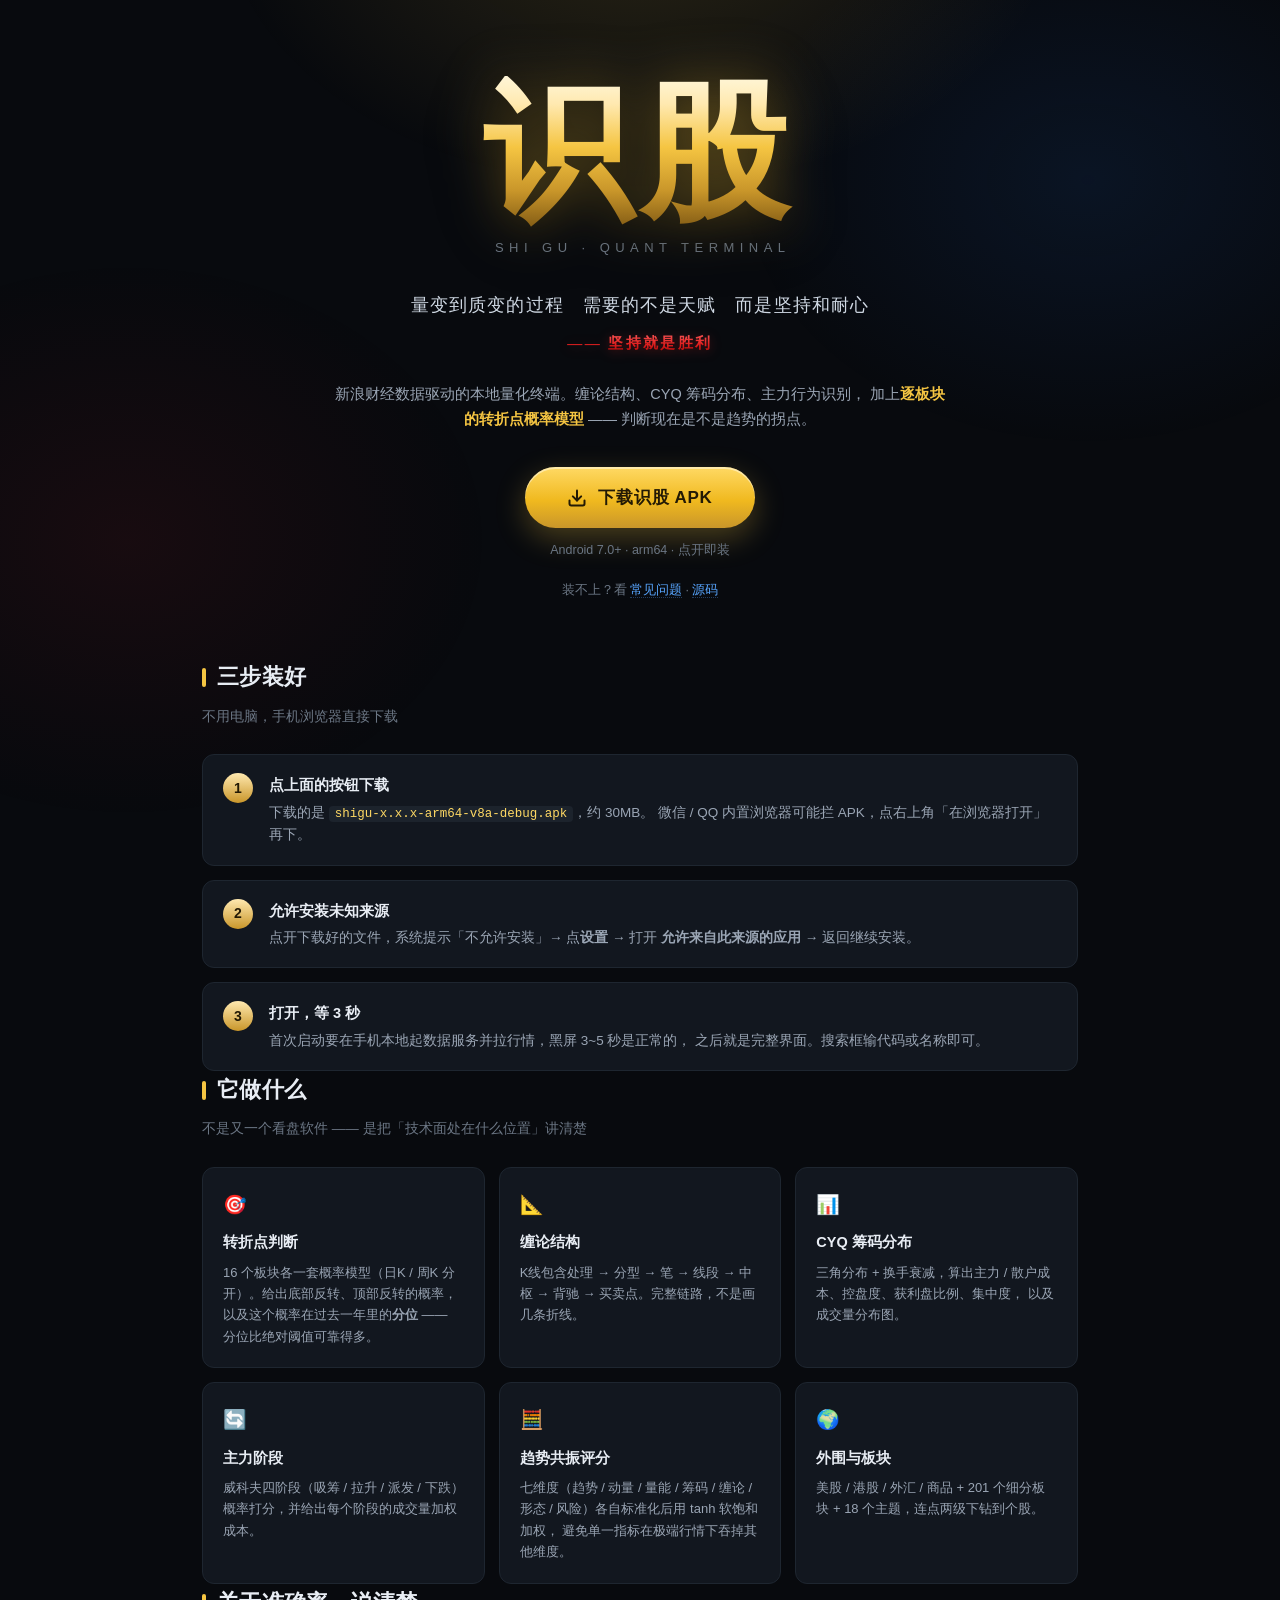
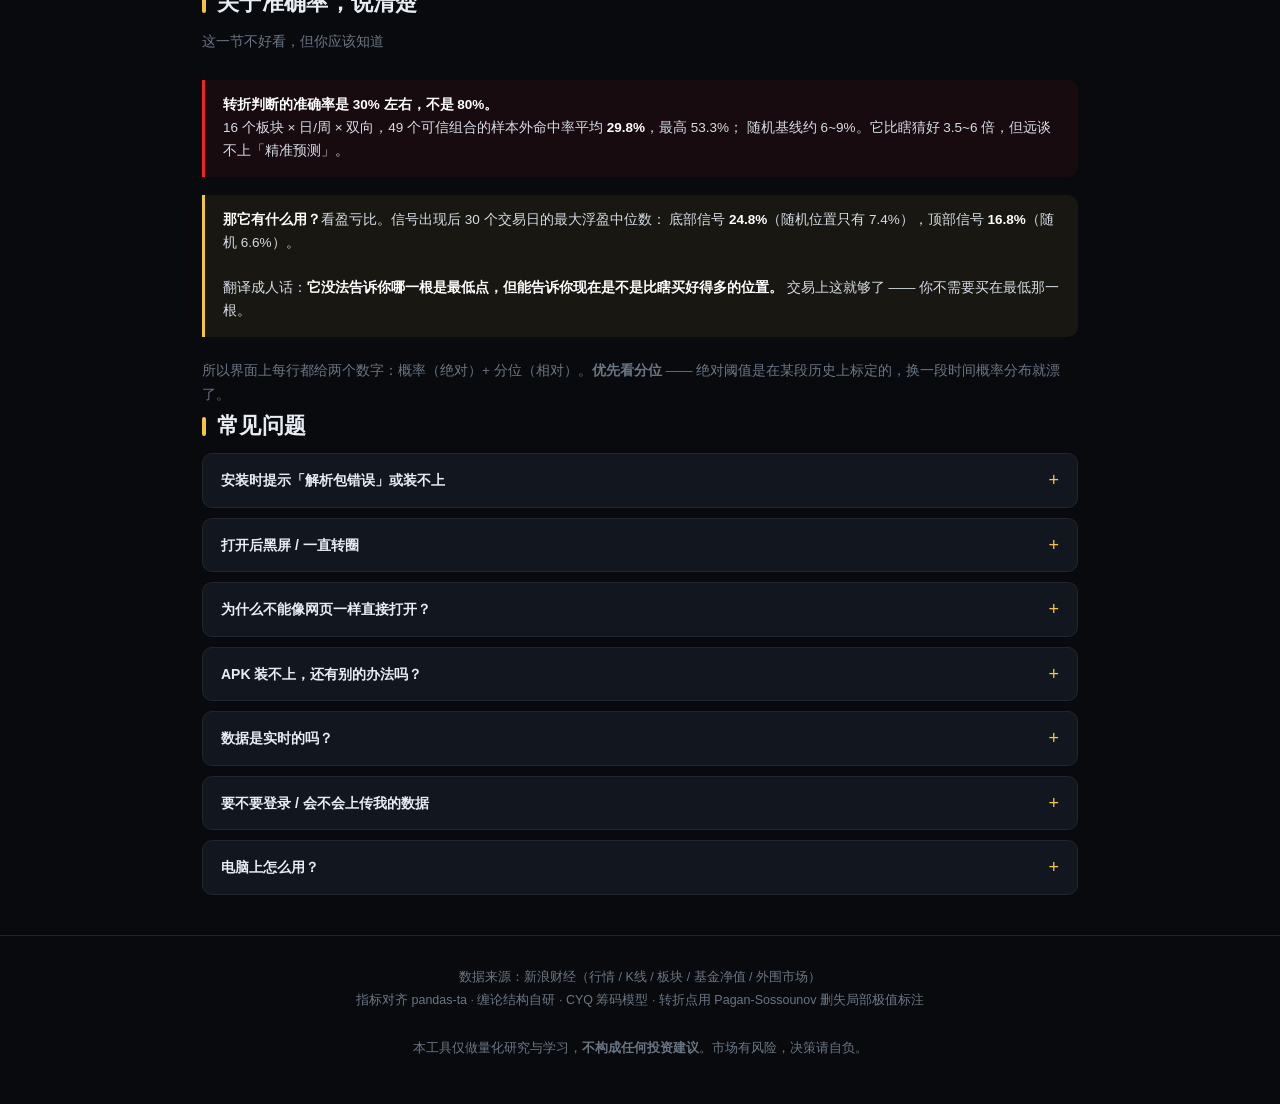
==== commit aeccacdd: "docs: FAQ 加 Termux 备用方案" ====
--- a/docs/index.html
+++ b/docs/index.html
@@ -301,6 +301,16 @@
       <p>因为新浪的行情接口<b>会校验 Referer</b>，浏览器发不了自定义 Referer，
          从任何网站发起的请求都会被返回 <code>Forbidden</code>。
          所以抓取必须在本地 Python 里做 —— 这就是为什么静态托管跑不起来，必须装 App。</p>
+    </details>
+    <details>
+      <summary>APK 装不上，还有别的办法吗？</summary>
+      <p>有，用 Termux（安卓上的 Linux 终端）跑同一套代码，功能完全一样：<br>
+         ① 装 <b>Termux</b>（从 F-Droid 或 GitHub 下载，别用应用商店的老版本）<br>
+         ② 下载 <code>shigu-termux.zip</code>，解压到 Termux 主目录<br>
+         ③ 执行 <code>bash ~/jyhqs/termux/install.sh</code>，装完再执行
+         <code>bash ~/jyhqs/termux/start.sh</code><br>
+         ④ 浏览器打开 <code>http://127.0.0.1:8765</code><br>
+         好处是能改代码、能跑命令行版；坏处是要敲几条命令。</p>
     </details>
     <details>
       <summary>数据是实时的吗？</summary>
